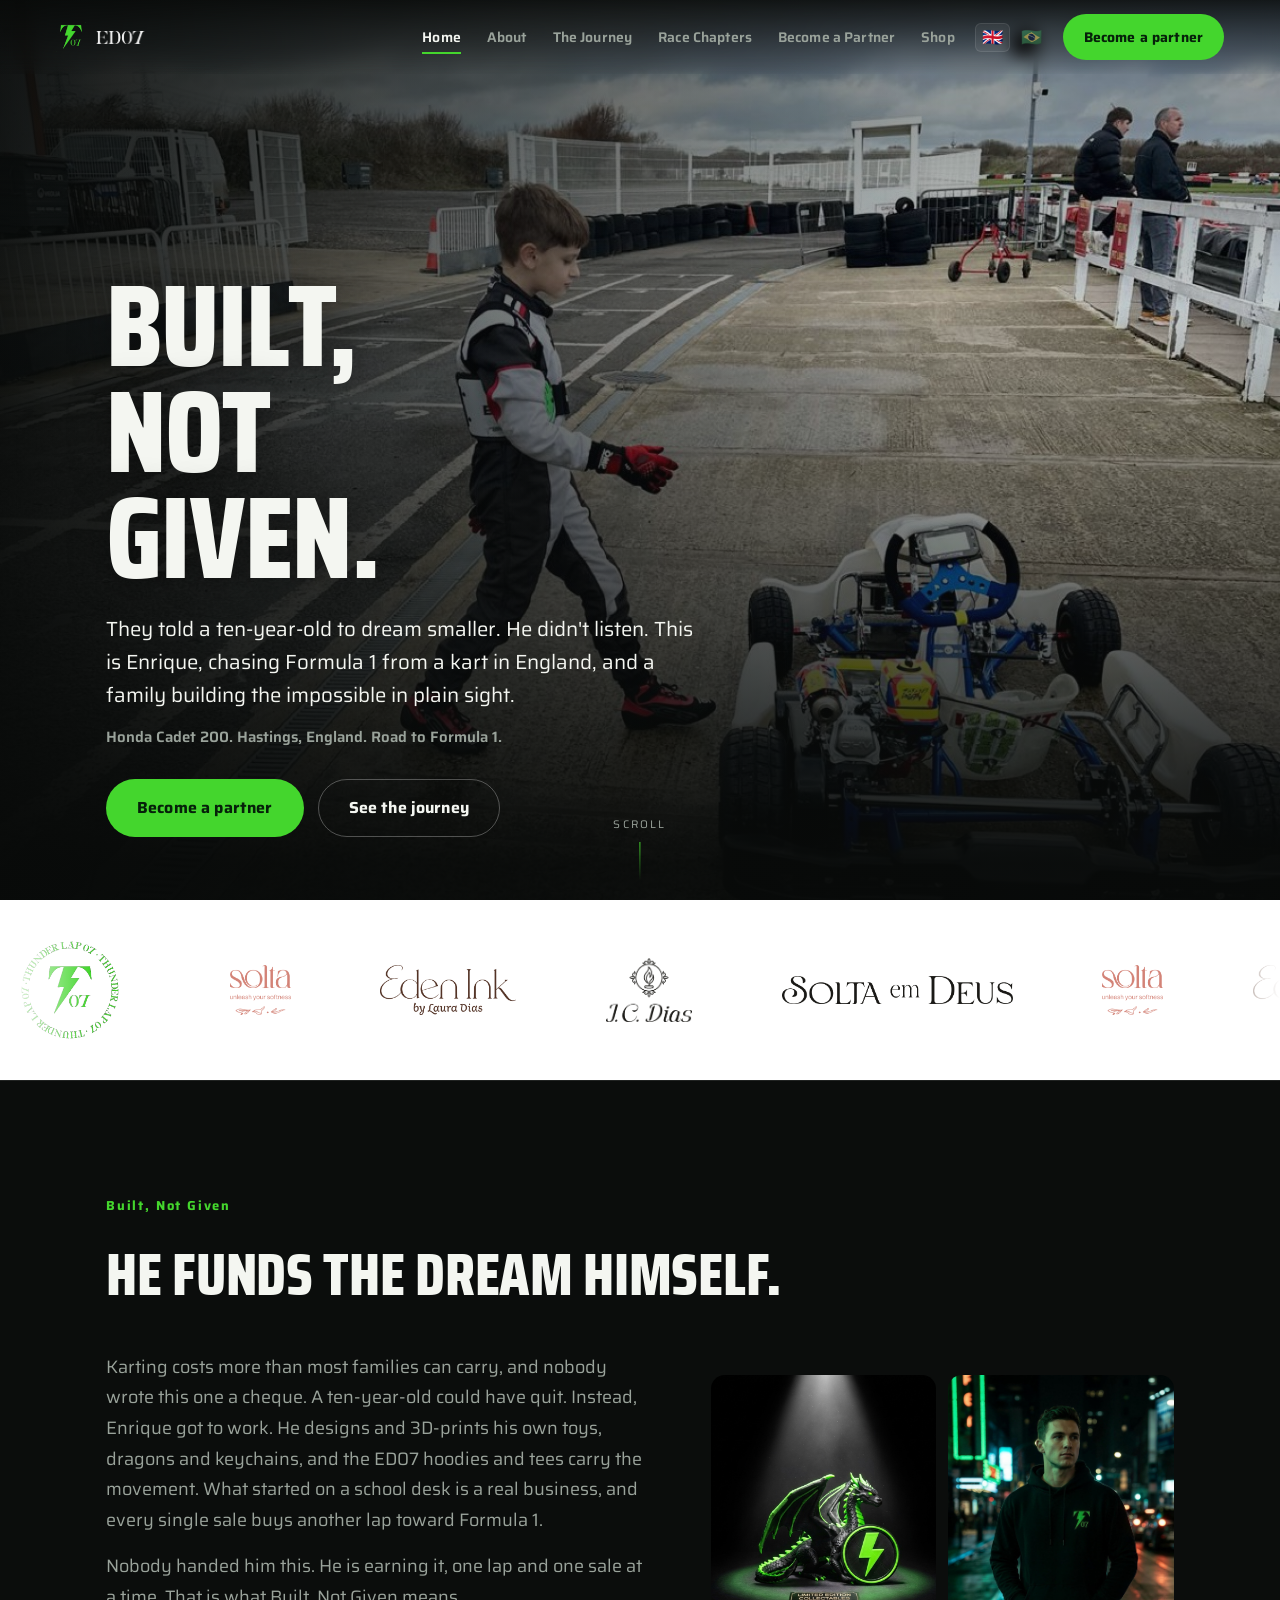
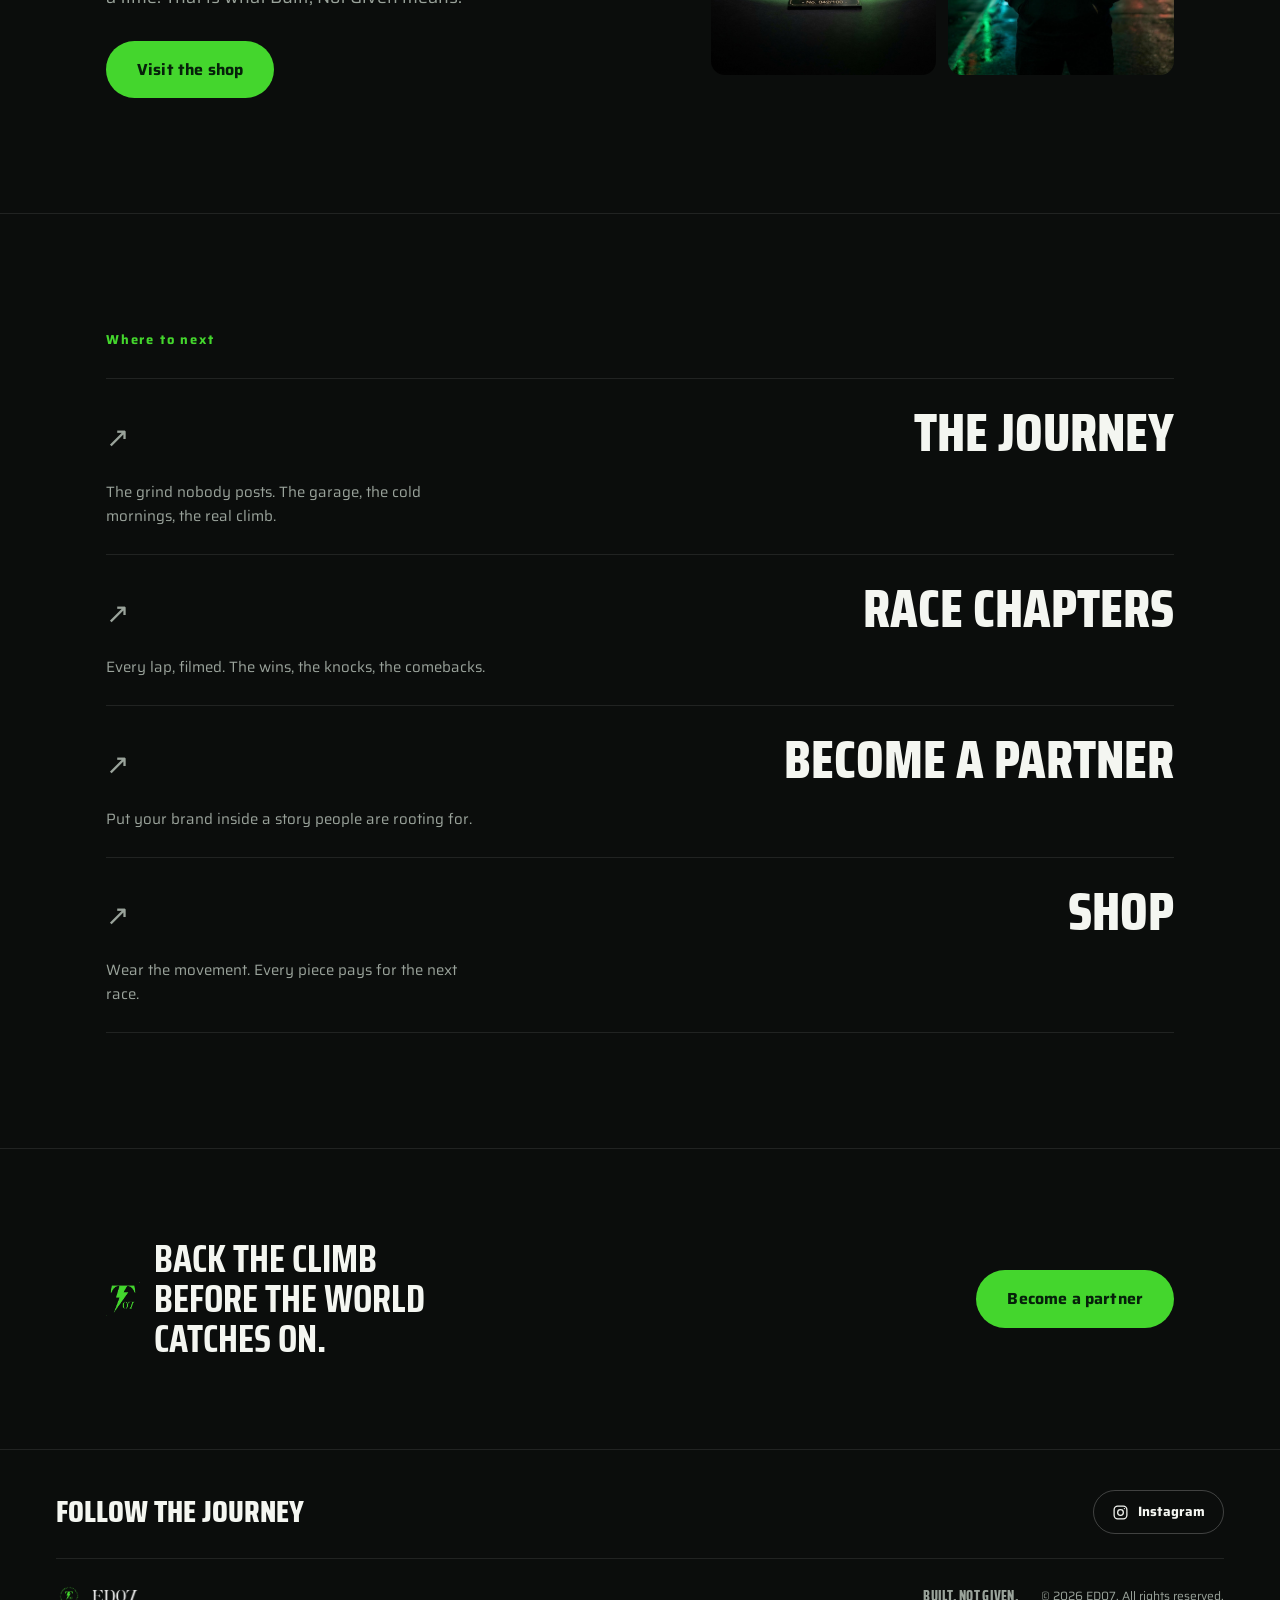
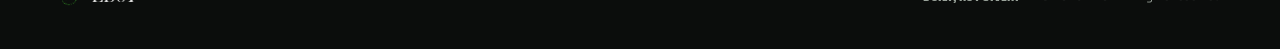
==== index.html @ 35c589b6 "SEO: new titles + meta descriptions, Open Graph/Twitter cards, canonical, favicon, robots.txt and si" ====
<!DOCTYPE html>
<html lang="en">
<head>
<meta charset="UTF-8">
<meta name="viewport" content="width=device-width, initial-scale=1.0">
<title>ED07 | Chasing Formula 1 | Built, Not Given</title>
<meta name="description" content="A ten-year-old chasing Formula 1 from a kart in England, and funding the dream himself. Follow Enrique's climb, wear the movement, or partner with ED07.">
<meta property="og:type" content="website">
<meta property="og:site_name" content="ED07">
<meta property="og:locale" content="en_GB">
<meta property="og:title" content="ED07 | Built, Not Given">
<meta property="og:description" content="A ten-year-old chasing Formula 1 from a kart in England, and funding the dream himself. Follow Enrique's climb, wear the movement, or partner with ED07.">
<meta property="og:url" content="https://www.ed07.com/">
<meta property="og:image" content="https://www.ed07.com/assets/gateway-hero.jpg">
<meta name="twitter:card" content="summary_large_image">
<meta name="twitter:title" content="ED07 | Built, Not Given">
<meta name="twitter:description" content="A ten-year-old chasing Formula 1 from a kart in England, and funding the dream himself. Follow Enrique's climb, wear the movement, or partner with ED07.">
<meta name="twitter:image" content="https://www.ed07.com/assets/gateway-hero.jpg">
<link rel="canonical" href="https://www.ed07.com/">
<link rel="icon" type="image/png" href="assets/ed07-mark-green.png">
<meta name="theme-color" content="#0B0D0C">
<link rel="preconnect" href="https://fonts.googleapis.com">
<link rel="preconnect" href="https://fonts.gstatic.com" crossorigin>
<link href="https://fonts.googleapis.com/css2?family=Saira:wght@400;600;700&family=Saira+Condensed:wght@700;800&display=swap" rel="stylesheet">
<link rel="stylesheet" href="ed07.css">
</head>
<body>

<!-- NAV -->
<header class="nav">
  <a class="brand" href="index.html" aria-label="ED07 home">
    <img class="mk" src="assets/ed07-mark-green.png" alt="">
    <img class="wd" src="assets/ed07-wordmark-white.png" alt="ED07">
  </a>
  <nav class="links" aria-label="Primary">
    <a href="index.html" aria-current="page" data-i18n="nav.home">Home</a>
    <a href="journey.html" data-i18n="nav.journey">The Journey</a>
    <a href="race-chapters.html" data-i18n="nav.race">Race Chapters</a>
    <a href="become-a-partner.html" data-i18n="nav.partner">Become a Partner</a>
    <a href="shop.html" data-i18n="nav.shop">Shop</a>
  </nav>
  <div class="tools">
    <div class="lang" role="group" aria-label="Language">
      <button data-lang="en" aria-pressed="true" title="English">🇬🇧</button>
      <button data-lang="pt" aria-pressed="false" title="Português (Brasil)">🇧🇷</button>
    </div>
    <a class="btn btn-primary" href="become-a-partner.html" data-i18n="cta.partner">Become a partner</a>
    <button class="burger" aria-label="Menu" aria-expanded="false">
      <svg width="22" height="22" viewBox="0 0 24 24" fill="none" stroke="currentColor" stroke-width="2"><line x1="3" y1="7" x2="21" y2="7"/><line x1="3" y1="12" x2="21" y2="12"/><line x1="3" y1="17" x2="21" y2="17"/></svg>
    </button>
  </div>
</header>

<!-- HERO -->
<section class="hero">
  <div class="hero-photo"><img src="assets/pit-walk.jpg" alt="Enrique Dias walking out to his number 07 kart" style="object-position:62% 42%"></div>
  <div class="hero-grad"></div>
  <div class="wrap hero-inner">
    <h1 class="display" data-reveal="1">Built,<br>Not<br>Given.</h1>
    <p class="hero-sub" data-reveal="2" data-i18n="home.sub">Enrique Dias is ten years old and races karts in the UK, chasing Formula 1. ED07 is the media brand built around that journey.</p>
    <p class="hero-id" data-reveal="3" data-i18n="home.id">Honda Cadet 200.&nbsp;&nbsp;Hastings, England.&nbsp;&nbsp;Road to Formula 1.</p>
    <div class="hero-actions" data-reveal="4">
      <a class="btn btn-primary btn-lg" href="become-a-partner.html" data-i18n="cta.partner">Become a partner</a>
      <a class="btn btn-ghost btn-lg" href="journey.html" data-i18n="home.see">See the journey</a>
    </div>
  </div>
  <div class="scrollcue" aria-hidden="true">SCROLL<div class="bar"></div></div>
</section>

<!-- PARTNERS BAND (white marquee) -->
<section class="partners" aria-label="Partners">
  <div class="marquee">
    <div class="marq-set">
      <a class="plogo" href="https://instagram.com/enriquedias07thunderlap" target="_blank" rel="noopener" aria-label="ed07"><img src="assets/ed07-logo-green.png" alt="ED07 Thunder Lap"></a>
      <a class="plogo" href="https://soltalingerie.com" target="_blank" rel="noopener" aria-label="spon"><img src="assets/spon-solta.png" alt="Solta Lingerie"></a>
      <a class="plogo" href="http://edenink.jcdias.com/#en" target="_blank" rel="noopener" aria-label="eden"><img src="assets/eden-ink.png" alt="Eden Ink by Laura Dias"></a>
      <a class="plogo" href="https://jcdias.com" target="_blank" rel="noopener" aria-label="spon"><img src="assets/spon-jcdias-dark.png" alt="J. C. Dias"></a>
      <a class="plogo" href="https://www.soltaemdeus.com/en" target="_blank" rel="noopener" aria-label="spon"><img src="assets/spon-deus-dark.png" alt="Solta em Deus"></a>
      <a class="plogo" href="https://soltalingerie.com" target="_blank" rel="noopener" aria-label="spon"><img src="assets/spon-solta.png" alt="Solta Lingerie"></a>
      <a class="plogo" href="http://edenink.jcdias.com/#en" target="_blank" rel="noopener" aria-label="eden"><img src="assets/eden-ink.png" alt="Eden Ink by Laura Dias"></a>
      <a class="plogo" href="https://jcdias.com" target="_blank" rel="noopener" aria-label="spon"><img src="assets/spon-jcdias-dark.png" alt="J. C. Dias"></a>
      <a class="plogo" href="https://www.soltaemdeus.com/en" target="_blank" rel="noopener" aria-label="spon"><img src="assets/spon-deus-dark.png" alt="Solta em Deus"></a>
    </div>
    <div class="marq-set" aria-hidden="true">
      <a class="plogo" href="https://instagram.com/enriquedias07thunderlap" target="_blank" rel="noopener" aria-label="ed07"><img src="assets/ed07-logo-green.png" alt=""></a>
      <a class="plogo" href="https://soltalingerie.com" target="_blank" rel="noopener" aria-label="spon"><img src="assets/spon-solta.png" alt=""></a>
      <a class="plogo" href="http://edenink.jcdias.com/#en" target="_blank" rel="noopener" aria-label="eden"><img src="assets/eden-ink.png" alt=""></a>
      <a class="plogo" href="https://jcdias.com" target="_blank" rel="noopener" aria-label="spon"><img src="assets/spon-jcdias-dark.png" alt=""></a>
      <a class="plogo" href="https://www.soltaemdeus.com/en" target="_blank" rel="noopener" aria-label="spon"><img src="assets/spon-deus-dark.png" alt=""></a>
      <a class="plogo" href="https://soltalingerie.com" target="_blank" rel="noopener" aria-label="spon"><img src="assets/spon-solta.png" alt=""></a>
      <a class="plogo" href="http://edenink.jcdias.com/#en" target="_blank" rel="noopener" aria-label="eden"><img src="assets/eden-ink.png" alt=""></a>
      <a class="plogo" href="https://jcdias.com" target="_blank" rel="noopener" aria-label="spon"><img src="assets/spon-jcdias-dark.png" alt=""></a>
      <a class="plogo" href="https://www.soltaemdeus.com/en" target="_blank" rel="noopener" aria-label="spon"><img src="assets/spon-deus-dark.png" alt=""></a>
    </div>
  </div>
</section>

<!-- BUILT NOT GIVEN / THE BUSINESS -->
<section class="bng">
  <div class="wrap">
    <p class="sec-label" data-i18n="home.bng.k">Built, Not Given</p>
    <h2 class="bng-h" data-i18n="home.bng.t">He funds the dream himself.</h2>
    <div class="bng-grid">
      <div class="bng-copy">
        <p data-i18n="home.bng.p1">Karting is expensive. So Enrique did something about it. He designs and 3D-prints his own toys, dragons and keychains, and the ED07 hoodies and tees carry the movement. What started on a school desk is a small business, and every sale helps pay for the next race.</p>
        <p data-i18n="home.bng.p2">That is what Built, Not Given means. Nobody handed him the dream. He is building it, one lap and one sale at a time.</p>
        <a class="btn btn-primary btn-lg" href="shop.html" data-i18n="home.bng.btn">Visit the shop</a>
      </div>
      <div class="bng-media">
        <div class="bm"><img src="assets/card-collect.jpg" alt="The 3D prints Enrique designs and sells"></div>
        <div class="bm"><img src="assets/etsy-wear/ED07-modelo-hoodie-preto-frente.jpg" alt="The ED07 hoodie"></div>
      </div>
    </div>
  </div>
</section>

<!-- WHERE TO NEXT -->
<section class="next">
  <div class="wrap">
    <p class="sec-label" data-i18n="home.next">Where to next</p>
    <div class="idx">
      <a href="journey.html">
        <span class="t" data-i18n="nav.journey">The Journey</span>
        <span class="d" data-i18n="home.journey.d">Pieces of the journey, object by object.</span>
        <span class="go" aria-hidden="true">↗</span>
      </a>
      <a href="race-chapters.html">
        <span class="t" data-i18n="nav.race">Race Chapters</span>
        <span class="d" data-i18n="home.race.d">Every race, filmed. Watch it on YouTube.</span>
        <span class="go" aria-hidden="true">↗</span>
      </a>
      <a href="become-a-partner.html">
        <span class="t" data-i18n="nav.partner">Become a Partner</span>
        <span class="d" data-i18n="home.partner.d">Put your brand inside a real story.</span>
        <span class="go" aria-hidden="true">↗</span>
      </a>
      <a href="shop.html">
        <span class="t" data-i18n="nav.shop">Shop</span>
        <span class="d" data-i18n="home.shop.d">Wear the movement. Hoodies, tees and 3D prints.</span>
        <span class="go" aria-hidden="true">↗</span>
      </a>
    </div>
  </div>
</section>

<!-- CTA BAR -->
<section class="ctabar">
  <div class="wrap row">
    <div class="msg"><img src="assets/ed07-mark-green.png" alt=""><span data-i18n="cta.bar">Build it with us from the start.</span></div>
    <a class="btn btn-primary btn-lg" href="become-a-partner.html" data-i18n="cta.partner">Become a partner</a>
  </div>
</section>

<!-- FOOTER -->
<footer class="footer">
  <div class="footer-row">
    <a class="flogo" href="index.html"><img class="mk" src="assets/ed07-logo-green.png" alt=""><img class="wd" src="assets/ed07-wordmark-white.png" alt="ED07"></a>
    <span class="motto">BUILT, NOT GIVEN.</span>
    <span class="cr">© 2026 ED07. <span data-i18n="foot.rights">All rights reserved.</span></span>
    <div class="socials">
      <a href="https://instagram.com/enriquedias07thunderlap" target="_blank" rel="noopener" aria-label="Instagram"><svg viewBox="0 0 24 24" fill="none" stroke="currentColor" stroke-width="1.8"><rect x="3" y="3" width="18" height="18" rx="5"/><circle cx="12" cy="12" r="4"/><circle cx="17.5" cy="6.5" r="1" fill="currentColor" stroke="none"/></svg></a>
    </div>
  </div>
</footer>

<script src="ed07.js"></script>
</body>
</html>
---- ed07.css ----
/* ===========================================================
   ED07 — Built, Not Given
   Shared design system (v2)
   =========================================================== */

:root{
  /* palette — grounded in the kart livery: asphalt + lime, off-white as the true secondary */
  --asphalt:#0B0D0C;
  --asphalt-2:#111412;
  --carbon:#171B18;
  --carbon-line:rgba(255,255,255,.09);
  --paper:#ECEEE8;          /* museum wall / light sections */
  --paper-ink:#14130F;      /* text on paper */
  --paper-line:#d7d9d1;
  --ink:#F4F6F1;            /* text on dark */
  --ink-soft:#9AA39B;       /* muted text on dark */
  --lime:#44D62D;           /* ED07 racing green */
  --lime-deep:#1C7A12;

  --maxw:1180px;
  --gutter:clamp(18px,5vw,56px);

  --fdisp:"Saira Condensed","Arial Narrow",sans-serif;
  --fbody:"Saira","Helvetica Neue",Arial,sans-serif;

  --ease:cubic-bezier(.16,1,.3,1);
}

*{box-sizing:border-box;margin:0;padding:0}
html{scroll-behavior:smooth}
body{
  background:var(--asphalt);
  color:var(--ink);
  font-family:var(--fbody);
  font-size:17px;
  line-height:1.6;
  -webkit-font-smoothing:antialiased;
  overflow-x:hidden;
}
img{display:block;max-width:100%}
a{color:inherit;text-decoration:none}

.wrap{max-width:var(--maxw);margin-inline:auto;padding-inline:var(--gutter)}

/* ---------- type ---------- */
.display{font-family:var(--fdisp);font-weight:800;line-height:.92;letter-spacing:-.01em;text-transform:none}
h1,h2,h3{font-family:var(--fdisp);font-weight:800;line-height:.96;letter-spacing:-.005em}
p{max-width:62ch}
.lime{color:var(--lime)}

/* ---------- top nav ---------- */
.nav{
  position:fixed;inset:0 0 auto 0;z-index:60;
  display:flex;align-items:center;gap:20px;
  padding:14px var(--gutter);
  background:linear-gradient(to bottom,rgba(8,10,9,.85),rgba(8,10,9,0));
  backdrop-filter:blur(8px);
  transition:background .3s var(--ease);
}
.nav.solid{background:rgba(9,11,10,.92);border-bottom:1px solid var(--carbon-line)}
body.nav-solid .nav{background:rgba(9,11,10,.95);border-bottom:1px solid var(--carbon-line)}
.nav .brand{display:flex;align-items:center;gap:10px;margin-right:auto}
.nav .brand img.mk{height:30px;width:auto}
.nav .brand img.wd{height:13px;width:auto;opacity:.95}
.nav .links{display:flex;align-items:center;gap:26px}
.nav .links a{
  font-family:var(--fbody);font-weight:600;font-size:14px;letter-spacing:.01em;
  color:var(--ink-soft);position:relative;padding:4px 0;transition:color .2s;
}
.nav .links a:hover,.nav .links a[aria-current="page"]{color:var(--ink)}
.nav .links a[aria-current="page"]::after{
  content:"";position:absolute;left:0;right:0;bottom:-2px;height:2px;background:var(--lime)
}
.nav .tools{display:flex;align-items:center;gap:14px}

/* language flags */
.lang{display:flex;gap:4px;align-items:center}
.lang button{
  background:none;border:1px solid transparent;border-radius:6px;cursor:pointer;
  font-size:17px;line-height:1;padding:5px 6px;filter:grayscale(.5) opacity(.6);transition:.18s;
}
.lang button:hover{filter:none}
.lang button[aria-pressed="true"]{filter:none;border-color:var(--carbon-line);background:rgba(255,255,255,.06)}

.btn{
  display:inline-flex;align-items:center;justify-content:center;
  font-family:var(--fbody);font-weight:700;font-size:14px;letter-spacing:.01em;
  padding:11px 20px;border-radius:999px;cursor:pointer;border:1px solid transparent;
  transition:transform .15s var(--ease),background .2s,color .2s,border-color .2s;
}
.btn-primary{background:var(--lime);color:#06210A}
.btn-primary:hover{transform:translateY(-1px);background:#54ee3b}
.btn-ghost{border-color:rgba(255,255,255,.28);color:var(--ink)}
.btn-ghost:hover{border-color:var(--lime);color:var(--lime)}
.btn-lg{padding:15px 30px;font-size:16px}

/* burger (mobile) */
.burger{display:none;background:none;border:0;cursor:pointer;width:30px;height:30px;color:var(--ink)}

/* ---------- hero (home) ---------- */
.hero{position:relative;min-height:100svh;display:flex;align-items:flex-end;overflow:hidden}
.hero-photo{position:absolute;inset:0;z-index:0}
.hero-photo img{width:100%;height:100%;object-fit:cover;object-position:72% 50%}
.hero-grad{position:absolute;inset:0;z-index:1;
  background:
   linear-gradient(to top,rgba(8,10,9,.97) 4%,rgba(8,10,9,.55) 38%,rgba(8,10,9,.2) 66%,rgba(8,10,9,.5) 100%),
   linear-gradient(to right,rgba(8,10,9,.92) 0%,rgba(8,10,9,.35) 46%,rgba(8,10,9,0) 74%)}
.hero-inner{position:relative;z-index:2;width:100%;padding-bottom:clamp(44px,7vh,88px)}
.hero h1{
  font-size:clamp(3rem,9vw,8rem);
  text-transform:uppercase;
  max-width:12ch;
  text-shadow:0 2px 40px rgba(0,0,0,.45);
}
.hero-sub{margin-top:22px;font-size:clamp(1.05rem,1.6vw,1.3rem);color:var(--ink);max-width:42ch;font-weight:400}
.hero-id{margin-top:14px;color:var(--ink-soft);font-size:15px;font-weight:600}
.hero-actions{margin-top:30px;display:flex;gap:14px;flex-wrap:wrap}
.scrollcue{position:absolute;left:50%;bottom:20px;z-index:2;transform:translateX(-50%);
  color:var(--ink-soft);font-size:11px;letter-spacing:.2em;text-align:center}
.scrollcue .bar{width:1px;height:38px;margin:8px auto 0;background:linear-gradient(var(--lime),transparent);animation:cue 2.2s var(--ease) infinite}
@keyframes cue{0%,100%{transform:scaleY(.4);opacity:.4;transform-origin:top}50%{transform:scaleY(1);opacity:1}}

/* ---------- home: where to next (index list) ---------- */
.bng{padding:clamp(60px,9vw,120px) 0;border-top:1px solid var(--carbon-line)}
.bng-h{font-family:var(--fdisp);font-weight:800;text-transform:uppercase;font-size:clamp(30px,6vw,60px);line-height:.98;color:var(--ink);margin:10px 0 clamp(26px,4vw,48px)}
.bng-grid{display:grid;grid-template-columns:1fr .85fr;gap:clamp(28px,5vw,60px);align-items:center}
.bng-copy p{color:var(--ink-soft);font-size:clamp(15px,1.5vw,18px);line-height:1.7;margin-bottom:16px;max-width:56ch}
.bng-copy .btn{margin-top:12px}
.bng-media{display:grid;grid-template-columns:1fr 1fr;gap:12px}
.bng-media .bm{border-radius:14px;overflow:hidden;aspect-ratio:3/4;background:var(--carbon)}
.bng-media .bm img{width:100%;height:100%;object-fit:cover}
@media(max-width:760px){.bng-grid{grid-template-columns:1fr}.bng-media{max-width:440px}}
.next{padding:clamp(60px,9vw,120px) 0;border-top:1px solid var(--carbon-line)}
.sec-label{font-family:var(--fbody);font-weight:700;font-size:13px;letter-spacing:.14em;color:var(--lime);margin-bottom:28px}
.idx{display:flex;flex-direction:column}
.idx a{
  display:grid;grid-template-columns:1fr auto;gap:10px 24px;align-items:baseline;
  padding:26px 0;border-top:1px solid var(--carbon-line);transition:padding-left .25s var(--ease),color .25s;
}
.idx a:last-child{border-bottom:1px solid var(--carbon-line)}
.idx a:hover{padding-left:14px}
.idx .t{font-family:var(--fdisp);font-weight:800;font-size:clamp(2rem,5vw,3.4rem);text-transform:uppercase;line-height:1}
.idx a:hover .t{color:var(--lime)}
.idx .d{color:var(--ink-soft);font-size:15px;max-width:38ch;grid-column:1;font-weight:400}
.idx .go{align-self:center;grid-row:1/3;color:var(--ink-soft);font-size:28px;transition:transform .25s var(--ease),color .25s;font-family:var(--fdisp)}
.idx a:hover .go{color:var(--lime);transform:translateX(6px)}

/* ---------- journey (museum / light) ---------- */
.gallery{background:var(--paper);color:var(--paper-ink);padding:clamp(72px,9vw,112px) 0 clamp(70px,9vw,120px)}
.gallery .kicker{font-weight:700;font-size:13px;letter-spacing:.16em;color:var(--lime-deep);margin-bottom:16px}
.gallery h1{font-size:clamp(3rem,9vw,7rem);text-transform:uppercase;color:var(--paper-ink)}
.gallery .lede{margin-top:20px;font-size:clamp(1.05rem,1.6vw,1.3rem);color:#3b3a33;max-width:46ch}
.art-grid{
  margin-top:clamp(48px,6vw,80px);
  display:grid;grid-template-columns:repeat(3,1fr);gap:clamp(20px,3vw,40px);
}
.art figure{margin:0}
.art .plinth{
  position:relative;aspect-ratio:4/5;background:#fff;border:1px solid var(--paper-line);
  display:grid;place-items:center;overflow:hidden;
}
.art .plinth > img{width:100%;height:100%;object-fit:cover}
.art .plinth .ph{display:flex;flex-direction:column;align-items:center;gap:10px;color:#b9bbb0;opacity:.7}
.art .num{font-family:var(--fdisp);font-weight:800;font-size:clamp(3.5rem,7vw,5.5rem);color:var(--paper-line);line-height:1}
.art .ph-mk{height:26px;opacity:.5}
.art figcaption{display:flex;justify-content:space-between;align-items:baseline;padding-top:14px;border-top:2px solid var(--paper-ink);margin-top:14px}
.art .name{font-family:var(--fdisp);font-weight:700;font-size:1.5rem;text-transform:uppercase;letter-spacing:.01em}
.art .meta{font-weight:700;font-size:13px;color:#7c7b70;letter-spacing:.08em}
.art-note{margin-top:34px;font-size:13px;color:#8a897e}

/* ---------- shop ---------- */
.shop{padding:140px 0 clamp(60px,9vw,110px)}
.shop .kicker{font-weight:700;font-size:13px;letter-spacing:.16em;color:var(--lime);margin-bottom:16px}
.shop h1{font-size:clamp(3rem,9vw,7rem);text-transform:uppercase}
.shop .lede{margin-top:18px;color:var(--ink-soft);font-size:clamp(1.05rem,1.6vw,1.3rem);max-width:48ch;font-weight:400}
.prod{display:grid;grid-template-columns:1.05fr .95fr;gap:clamp(24px,4vw,60px);align-items:center;
  padding:clamp(40px,6vw,74px) 0;border-top:1px solid var(--carbon-line);margin-top:clamp(40px,6vw,64px)}
.prod+.prod{margin-top:0}
.prod.rev .prod-media{order:2}
.prod-media{background:var(--carbon);border:1px solid var(--carbon-line);overflow:hidden;aspect-ratio:4/3}
.prod-media img{width:100%;height:100%;object-fit:cover}
.prod h2{font-size:clamp(2rem,4.5vw,3.2rem);text-transform:uppercase;line-height:.98}
.prod p{margin-top:14px;color:var(--ink-soft);max-width:42ch}
.prod .pnote{margin-top:14px;font-size:13px;color:var(--ink-soft)}
.prod .btn{margin-top:24px}
@media(max-width:860px){
  .prod{grid-template-columns:1fr;gap:22px}
  .prod.rev .prod-media{order:0}
}

/* ---------- partners band (home) — white marquee ---------- */
.partners{background:#fff;overflow:hidden;padding:20px 0;position:relative}
.partners::before,.partners::after{content:"";position:absolute;top:0;bottom:0;width:90px;z-index:2;pointer-events:none}
.partners::before{left:0;background:linear-gradient(to right,#fff,rgba(255,255,255,0))}
.partners::after{right:0;background:linear-gradient(to left,#fff,rgba(255,255,255,0))}
.marquee{display:flex;width:max-content;animation:marq 30s linear infinite}
.partners:hover .marquee{animation-play-state:paused}
.marq-set{display:flex;align-items:center;gap:clamp(52px,7vw,92px);padding-right:clamp(52px,7vw,92px)}
.marq-set img{height:clamp(34px,4.5vw,50px);width:auto}
.marq-set img[src*="jcdias"]{height:clamp(42px,5.5vw,64px)}
.marq-set img[src*="deus"]{height:clamp(20px,2.4vw,28px)}
.marq-set img[src*="ed07-logo"]{height:clamp(104px,14vw,140px)}
.marq-set a.plogo{display:inline-flex;align-items:center;line-height:0;cursor:pointer}
.marq-set a.plogo img{display:block}
.marq-set .txt{font-family:var(--fdisp);font-weight:800;font-size:clamp(26px,3.4vw,40px);letter-spacing:.02em;color:#141310;white-space:nowrap}
@keyframes marq{from{transform:translateX(0)}to{transform:translateX(-50%)}}
@media(prefers-reduced-motion:reduce){.marquee{animation:none;justify-content:center;flex-wrap:wrap;width:100%}}

/* ---------- become a partner ---------- */
.pp{padding:140px 0 0}
.pp-hero h1{font-size:clamp(2.6rem,6.5vw,5rem);text-transform:uppercase;line-height:.98}
.pp-hero h1 .l2{color:var(--lime)}
.pp-hero .lede{margin-top:22px;color:var(--ink-soft);font-size:clamp(1.05rem,1.6vw,1.28rem);max-width:60ch}
.pp-hero .acts{margin-top:30px;display:flex;gap:14px;flex-wrap:wrap}

.tiers{padding:clamp(54px,8vw,96px) 0}
.packs-top{margin-top:18px}
.tier-grid{display:grid;grid-template-columns:repeat(auto-fit,minmax(214px,1fr));gap:14px;margin-top:22px}
.tier{background:var(--carbon);border:1px solid var(--carbon-line);border-radius:14px;padding:22px 20px;display:flex;flex-direction:column}
.tier.feat{border-color:var(--lime)}
.tier .badge{align-self:flex-start;font-size:10px;font-weight:800;letter-spacing:.06em;text-transform:uppercase;color:#06210A;background:var(--lime);padding:3px 9px;border-radius:999px;margin-bottom:10px}
.tier .tname{font-family:var(--fdisp);font-weight:800;font-size:1.55rem;text-transform:uppercase;line-height:1}
.tier .price{margin-top:12px;font-family:var(--fdisp);font-weight:800;font-size:2rem;line-height:1}
.tier .price span{font-family:var(--fbody);font-weight:600;font-size:13px;color:var(--ink-soft)}
.tier .pm{color:var(--ink-soft);font-size:12.5px;margin-top:5px;min-height:16px}
.tier .sonly{color:var(--lime);font-size:11.5px;font-weight:700;margin-top:5px}
.tier ul{list-style:none;margin:16px 0 20px;display:flex;flex-direction:column;gap:9px}
.tier li{font-size:13px;color:var(--ink);padding-left:17px;position:relative;line-height:1.4}
.tier li::before{content:"";position:absolute;left:0;top:6px;width:6px;height:6px;background:var(--lime);border-radius:50%}
.tier .btn{margin-top:auto;width:100%}

.founding{background:linear-gradient(100deg,#102c13,#0b0d0c 70%);border:1px solid var(--lime-deep);border-radius:16px;padding:clamp(26px,4vw,44px);margin-top:clamp(36px,5vw,60px)}
.founding .ft{font-family:var(--fdisp);font-weight:800;font-size:clamp(1.6rem,3.5vw,2.6rem);text-transform:uppercase;color:var(--lime)}
.founding p{margin-top:12px;color:var(--ink);max-width:66ch}

.pay{padding:clamp(40px,6vw,80px) 0;border-top:1px solid var(--carbon-line)}
.pay-grid{display:grid;grid-template-columns:1fr 1fr;gap:16px;margin-top:24px}
.pay-card{background:var(--carbon);border:1px solid var(--carbon-line);border-radius:14px;padding:24px}
.pay-card h3{font-size:1.3rem;text-transform:uppercase}
.pay-card p{margin-top:10px;color:var(--ink-soft)}

.addons{padding:clamp(40px,6vw,70px) 0;border-top:1px solid var(--carbon-line)}
.addons ul{list-style:none;margin-top:22px;display:grid;grid-template-columns:repeat(auto-fit,minmax(240px,1fr));gap:12px}
.addons li{background:var(--asphalt-2);border:1px solid var(--carbon-line);border-radius:10px;padding:14px 16px;font-size:14px;color:var(--ink)}

.pcta{padding:clamp(56px,8vw,110px) var(--gutter);text-align:center;border-top:1px solid var(--carbon-line)}
.pcta h2{font-size:clamp(2rem,5vw,3.6rem);text-transform:uppercase}
.pcta .acts{margin-top:26px;display:flex;gap:14px;justify-content:center;flex-wrap:wrap}

@media(max-width:860px){
  .pay-grid{grid-template-columns:1fr}
}

/* ---------- journey: events gallery (dark, after the museum) ---------- */
.events{background:var(--asphalt);color:var(--ink);padding:clamp(118px,13vw,150px) 0 clamp(70px,9vw,110px)}
.events .kicker{font-weight:700;font-size:13px;letter-spacing:.16em;color:var(--lime);margin-bottom:16px}
.events h2{font-size:clamp(2.4rem,6vw,4.4rem);text-transform:uppercase;line-height:.98}
.events .lede{margin-top:18px;color:var(--ink-soft);font-size:clamp(1.05rem,1.6vw,1.28rem);max-width:48ch}
.ev-grid{margin-top:clamp(32px,4vw,56px);display:grid;grid-template-columns:repeat(3,1fr);grid-auto-rows:1fr;gap:12px}
.ev-grid figure{margin:0;overflow:hidden;background:var(--carbon);border:1px solid var(--carbon-line);aspect-ratio:1}
.ev-grid figure.wide{grid-column:span 2;aspect-ratio:2/1}
.ev-grid img{width:100%;height:100%;object-fit:cover;transition:transform .55s var(--ease)}
.ev-grid figure:hover img{transform:scale(1.05)}
.ev-note{margin-top:28px;font-size:13px;color:var(--ink-soft)}
@media(max-width:640px){
  .ev-grid{grid-template-columns:repeat(2,1fr)}
  .ev-grid figure.wide{grid-column:span 2;aspect-ratio:2/1}
}

/* ---------- race chapters ---------- */
.rc{padding:132px 0 clamp(56px,8vw,96px)}
.rc .kicker{font-weight:700;font-size:13px;letter-spacing:.16em;color:var(--lime);margin-bottom:14px}
.rc h1{font-size:clamp(2.8rem,8vw,6rem);text-transform:uppercase}
.rc .lede{margin-top:18px;color:var(--ink-soft);font-size:clamp(1.05rem,1.6vw,1.28rem);max-width:54ch}
.livebar{display:flex;align-items:center;justify-content:space-between;gap:18px;flex-wrap:wrap;
  background:var(--carbon);border:1px solid var(--carbon-line);border-radius:14px;padding:18px 22px;margin-top:30px}
.livebar .lt{display:flex;align-items:center;gap:13px}
.livebar .dot{width:11px;height:11px;border-radius:50%;background:#ff3b3b;animation:livep 1.8s infinite}
@keyframes livep{0%{box-shadow:0 0 0 0 rgba(255,59,59,.5)}70%{box-shadow:0 0 0 13px rgba(255,59,59,0)}100%{box-shadow:0 0 0 0 rgba(255,59,59,0)}}
.livebar .lt b{font-family:var(--fdisp);font-weight:800;text-transform:uppercase;font-size:clamp(1.3rem,2.4vw,1.7rem);line-height:1}
.livebar .lt span{display:block;color:var(--ink-soft);font-size:13px;margin-top:2px}
.vid-grid{margin-top:clamp(36px,5vw,54px);display:grid;grid-template-columns:repeat(auto-fit,minmax(300px,1fr));gap:20px}
.vid{display:block;color:inherit}
.vid .thumb{position:relative;aspect-ratio:16/9;background:var(--carbon);border:1px solid var(--carbon-line);
  border-radius:12px;overflow:hidden;display:grid;place-items:center}
.vid .thumb img{position:absolute;inset:0;width:100%;height:100%;object-fit:cover}
.vid .play{position:relative;z-index:2;width:58px;height:58px;border-radius:50%;background:rgba(0,0,0,.5);
  border:1px solid rgba(255,255,255,.45);display:grid;place-items:center;transition:background .2s,border-color .2s}
.vid:hover .play{background:var(--lime);border-color:var(--lime)}
.vid .play svg{width:22px;height:22px;fill:#fff;margin-left:3px;transition:fill .2s}
.vid:hover .play svg{fill:#06210A}
.vid.soon{pointer-events:none}
.vid.soon .thumb{opacity:.45}
.vid .cap{display:flex;justify-content:space-between;align-items:baseline;margin-top:13px;gap:10px}
.vid .vtitle{font-family:var(--fdisp);font-weight:800;text-transform:uppercase;font-size:1.4rem;line-height:1}
.vid .vtag{color:var(--ink-soft);font-size:11px;font-weight:700;letter-spacing:.06em;white-space:nowrap}
.vid .vwatch{color:var(--ink-soft);font-size:12.5px;margin-top:4px}
.vid:hover .vwatch{color:var(--lime)}
.rc-note{margin-top:30px;font-size:13px;color:var(--ink-soft)}

/* ---------- cta bar ---------- */
.ctabar{padding:clamp(54px,7vw,90px) 0;border-top:1px solid var(--carbon-line)}
.ctabar .row{display:flex;align-items:center;justify-content:space-between;gap:24px;flex-wrap:wrap}
.ctabar .msg{display:flex;align-items:center;gap:14px;font-family:var(--fdisp);font-weight:700;font-size:clamp(1.5rem,3vw,2.4rem);text-transform:uppercase;line-height:1.05;max-width:20ch}
.ctabar .msg img{height:34px}

/* ---------- follow CTA (injected into footer) ---------- */
.footer .follow-cta{display:flex;align-items:center;justify-content:space-between;gap:18px;flex-wrap:wrap;
  max-width:var(--maxw);margin:0 auto 24px;padding-bottom:24px;border-bottom:1px solid var(--carbon-line)}
.follow-cta .fc-label{font-family:var(--fdisp);font-weight:800;text-transform:uppercase;font-size:clamp(1.3rem,2.6vw,1.95rem);line-height:1}
.fc-btns{display:flex;gap:10px;flex-wrap:wrap}
.fl-btn{display:inline-flex;align-items:center;gap:9px;border:1px solid rgba(255,255,255,.22);border-radius:999px;
  padding:10px 18px;font-weight:700;font-size:13.5px;color:var(--ink);transition:border-color .2s,color .2s}
.fl-btn:hover{border-color:var(--lime);color:var(--lime)}
.fl-btn svg{width:17px;height:17px;flex:none}
.addons-cta{margin-top:20px}

/* ---------- footer ---------- */
.footer{border-top:1px solid var(--carbon-line);padding:40px var(--gutter)}
.footer-row{max-width:var(--maxw);margin-inline:auto;display:flex;align-items:center;gap:22px;flex-wrap:wrap}
.footer .flogo{display:flex;align-items:center;gap:10px;margin-right:auto}
.footer .flogo img.mk{height:26px}.footer .flogo img.wd{height:12px;opacity:.9}
.footer .motto{font-family:var(--fdisp);font-weight:800;letter-spacing:.02em;color:var(--ink-soft);font-size:14px}
.footer .cr{color:var(--ink-soft);font-size:12px}
.socials{display:flex;gap:14px}
.socials a{color:var(--ink-soft);transition:color .2s}
.socials a:hover{color:var(--lime)}
.socials svg{width:20px;height:20px}

/* ---------- reveal (single orchestrated load) ---------- */
[data-reveal]{opacity:0;transform:translateY(18px)}
.ready [data-reveal]{opacity:1;transform:none;transition:opacity .8s var(--ease),transform .8s var(--ease)}
.ready [data-reveal="2"]{transition-delay:.12s}
.ready [data-reveal="3"]{transition-delay:.24s}
.ready [data-reveal="4"]{transition-delay:.36s}

/* ---------- responsive ---------- */
@media(max-width:860px){
  .nav .links{
    position:fixed;inset:60px 0 auto 0;flex-direction:column;align-items:flex-start;gap:0;
    background:rgba(9,11,10,.98);border-bottom:1px solid var(--carbon-line);
    padding:8px var(--gutter) 18px;transform:translateY(-120%);transition:transform .32s var(--ease);
  }
  .nav .links.open{transform:none}
  .nav .links a{padding:13px 0;font-size:16px;width:100%;border-top:1px solid var(--carbon-line)}
  .nav .links a:first-child{border-top:0}
  .nav .links a[aria-current="page"]::after{display:none}
  .burger{display:inline-flex;align-items:center;justify-content:center}
  .nav .tools .btn{display:none}
  .art-grid{grid-template-columns:repeat(2,1fr)}
  .ctabar .row{flex-direction:column;align-items:flex-start}
}
@media(max-width:480px){
  .art-grid{grid-template-columns:1fr 1fr;gap:16px}
  .hero-photo img{object-position:65% 50%}
}

/* ---------- about ---------- */
.hero-short{min-height:66svh}
.hero-short h1{font-size:clamp(2.3rem,5.2vw,4.4rem);text-transform:none;max-width:18ch;line-height:1.02}
.pullquote{text-align:center;padding:clamp(64px,9vw,120px) var(--gutter);border-top:1px solid var(--carbon-line)}
.pullquote .pq{font-family:var(--fdisp);font-weight:800;text-transform:uppercase;font-size:clamp(2.2rem,6vw,4.4rem);line-height:1.03;max-width:22ch;margin:0 auto}
.pullquote .pqs{margin-top:16px;color:var(--ink-soft);font-size:clamp(1.05rem,1.6vw,1.3rem)}
.about-gallery .tile{position:relative;aspect-ratio:1;background:var(--carbon);border:1px solid var(--carbon-line);display:grid;place-items:center;overflow:hidden;transition:border-color .25s}
.about-gallery .tile:hover{border-color:var(--lime)}
.about-gallery .tile img{position:absolute;inset:0;width:100%;height:100%;object-fit:cover}
.about-gallery .tile .ph{display:flex;flex-direction:column;align-items:center;gap:10px;color:var(--ink-soft);padding:14px;text-align:center}
.about-gallery .tile .ph svg{width:26px;height:26px;opacity:.5}
.about-gallery .tile .ph .lbl{font-family:var(--fdisp);font-weight:700;text-transform:uppercase;font-size:.95rem;letter-spacing:.03em;line-height:1.1}
.about-gallery .tile .cap{position:absolute;left:0;right:0;bottom:0;z-index:2;padding:16px 12px 11px;background:linear-gradient(180deg,rgba(10,10,10,0),rgba(10,10,10,.84));color:#fff;font-family:var(--fdisp);font-weight:700;text-transform:uppercase;font-size:.82rem;letter-spacing:.03em;line-height:1.15}

/* ---------- mobile hero ---------- */
@media(max-width:600px){
  .hero-photo img{object-position:56% 36%}
  .hero h1{font-size:clamp(2.9rem,15vw,4rem)}
  .hero-sub{font-size:1.02rem;margin-top:16px;max-width:32ch}
  .hero-id{margin-top:10px;font-size:13px}
  .hero-actions{margin-top:20px;width:100%}
  .hero-actions .btn{flex:1 1 100%;justify-content:center}
  .hero-inner{padding-top:92px;padding-bottom:34px}
  .scrollcue{display:none}
}

/* ---------- a11y ---------- */
:focus-visible{outline:2px solid var(--lime);outline-offset:3px;border-radius:3px}
@media(prefers-reduced-motion:reduce){
  *{animation:none!important;transition:none!important}
  [data-reveal]{opacity:1;transform:none}
  html{scroll-behavior:auto}
}
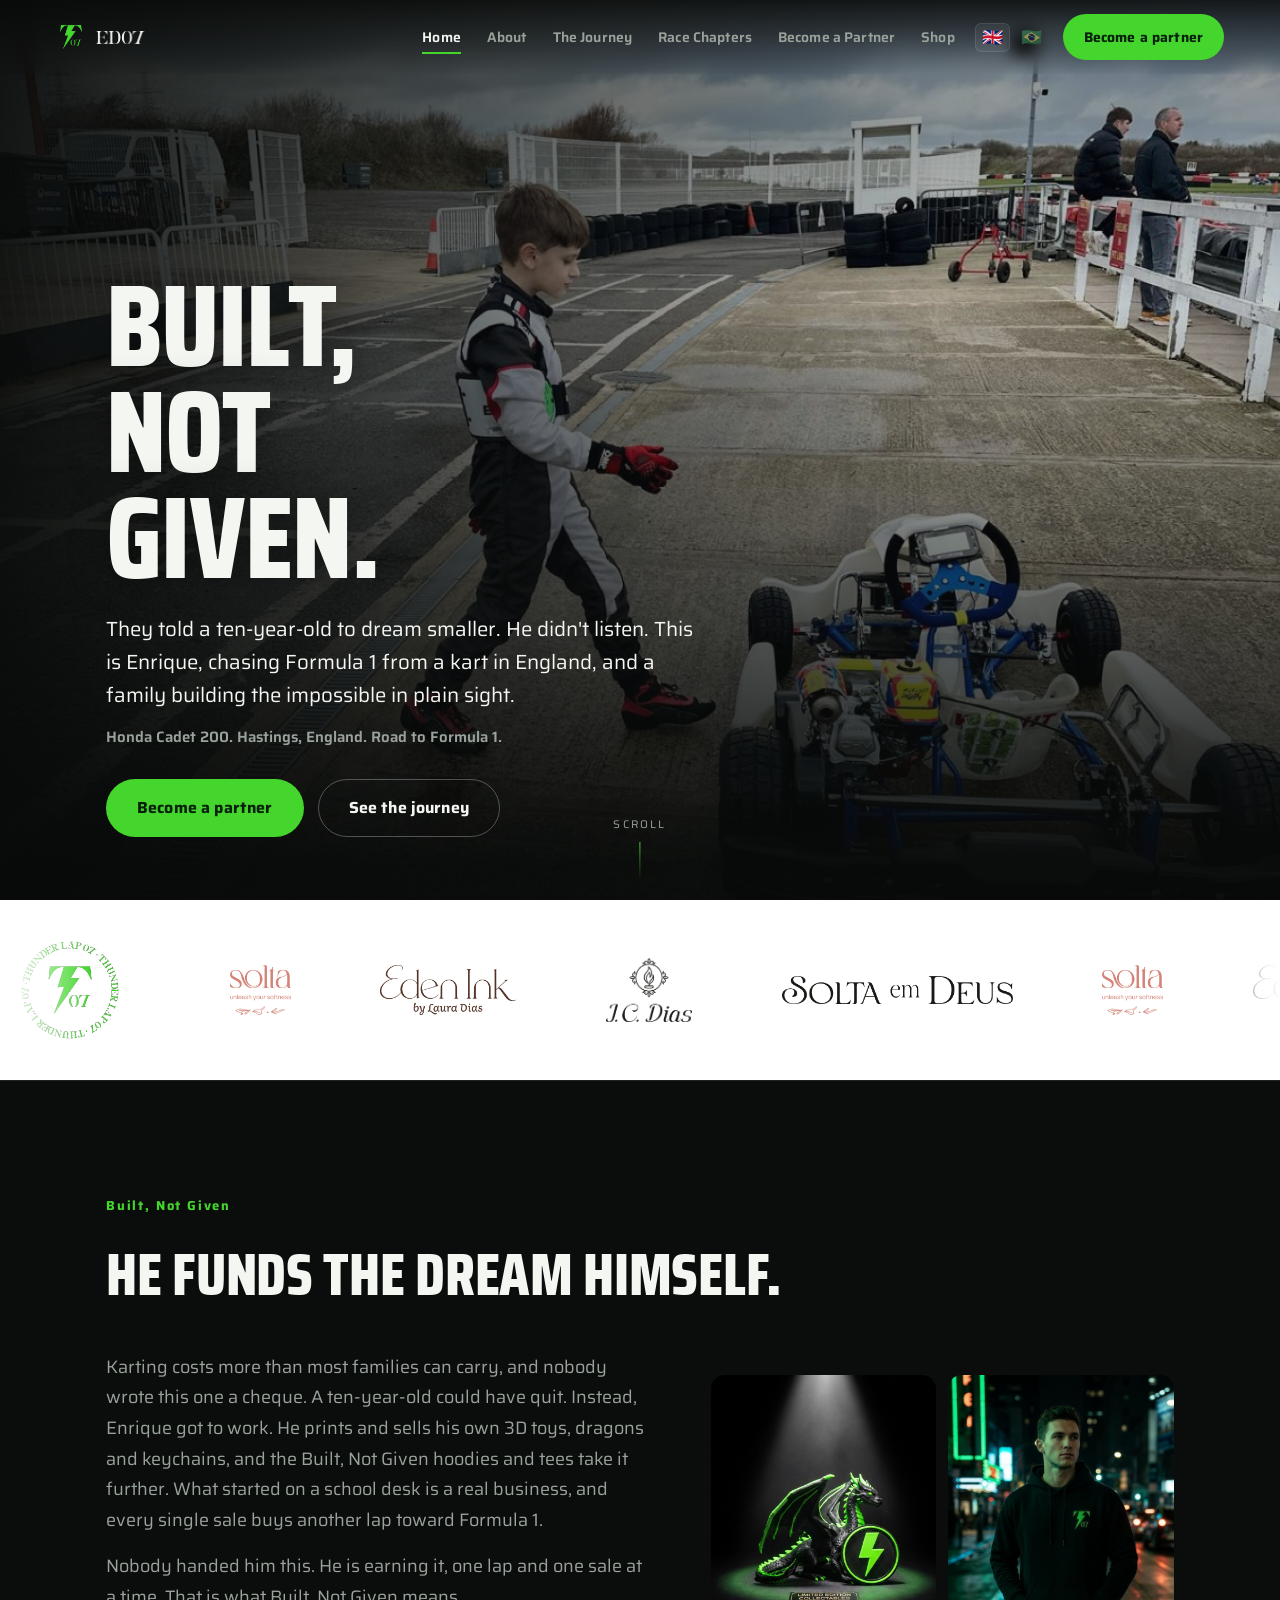
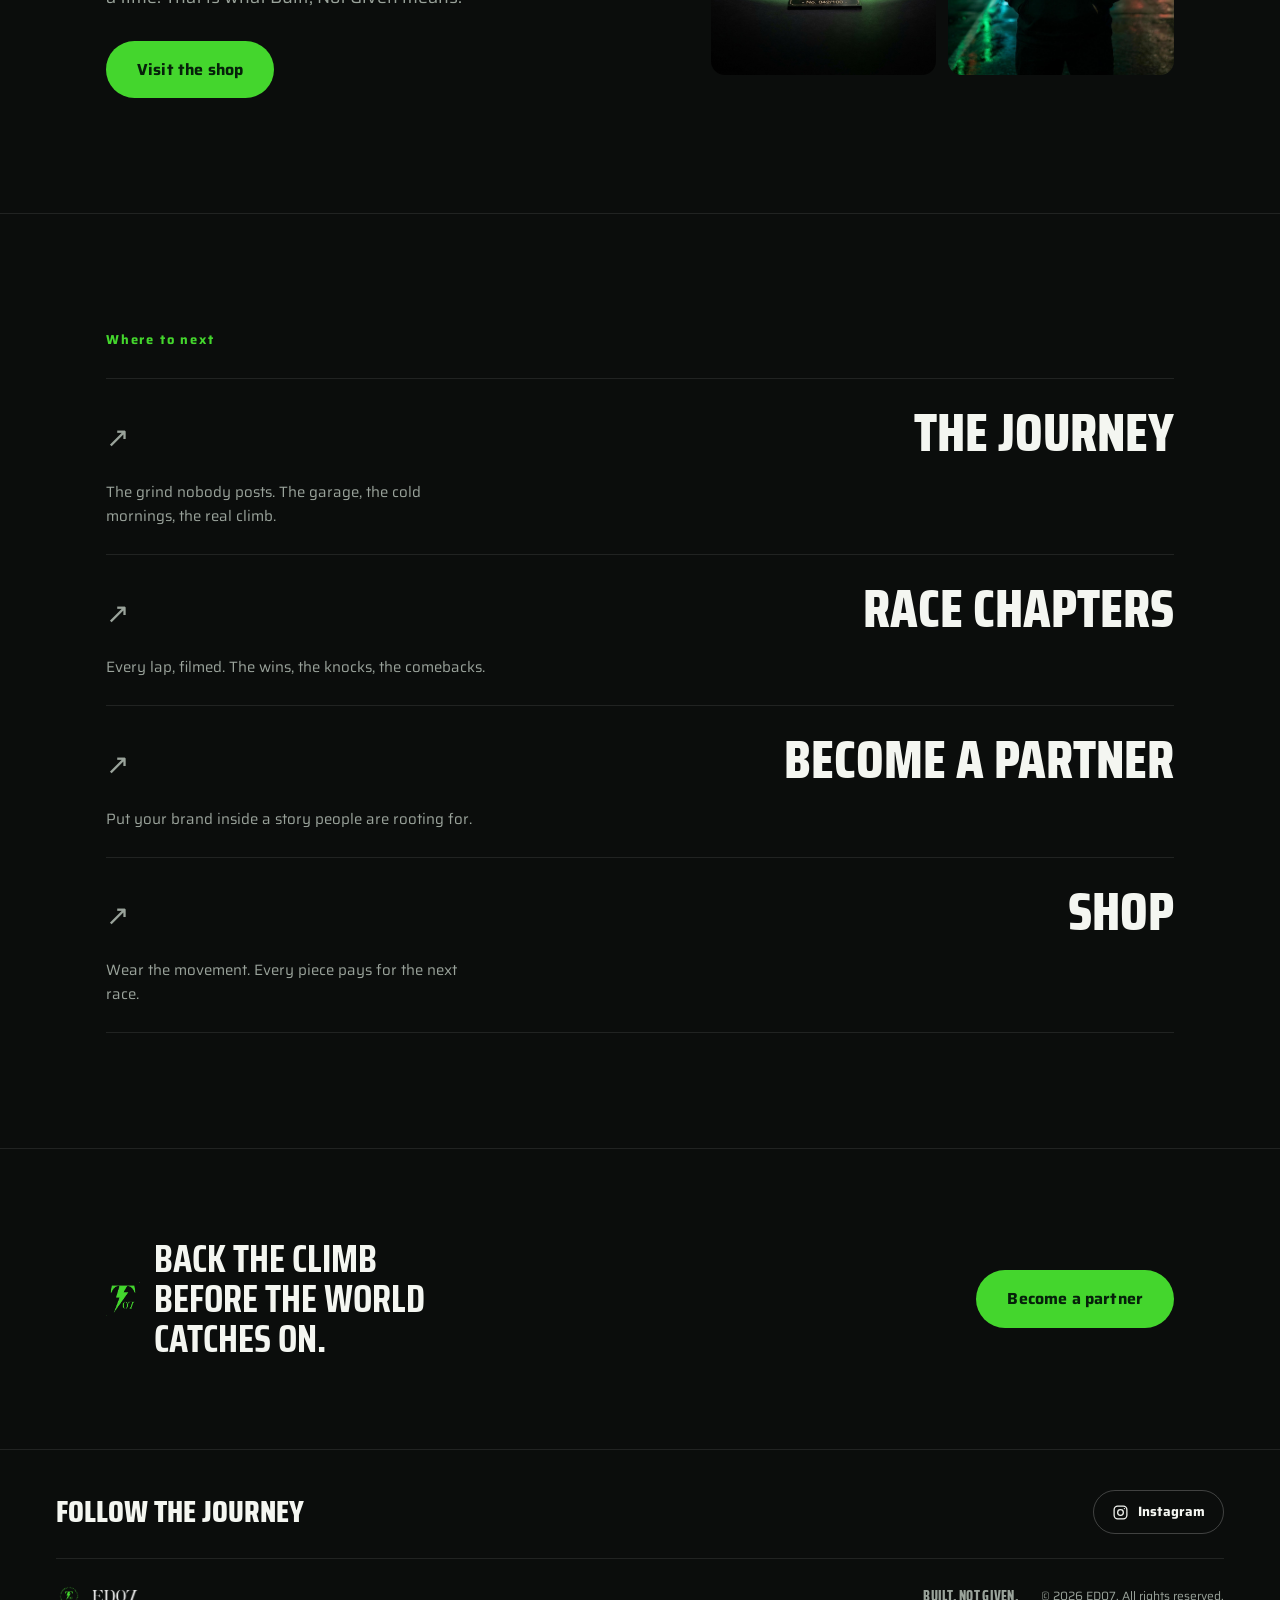
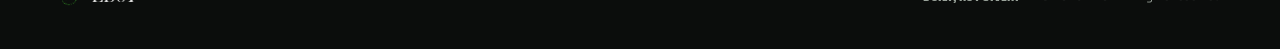
==== commit 7b9add27: "Merch is Built, Not Given, not ED07 hoodies" ====
--- a/index.html
+++ b/index.html
@@ -102,13 +102,13 @@
     <h2 class="bng-h" data-i18n="home.bng.t">He funds the dream himself.</h2>
     <div class="bng-grid">
       <div class="bng-copy">
-        <p data-i18n="home.bng.p1">Karting is expensive. So Enrique did something about it. He designs and 3D-prints his own toys, dragons and keychains, and the ED07 hoodies and tees carry the movement. What started on a school desk is a small business, and every sale helps pay for the next race.</p>
+        <p data-i18n="home.bng.p1">Karting costs more than most families can carry, and nobody wrote this one a cheque. A ten-year-old could have quit. Instead, Enrique got to work. He prints and sells his own 3D toys, dragons and keychains, and the Built, Not Given hoodies and tees take it further. What started on a school desk is a real business, and every single sale buys another lap toward Formula 1.</p>
         <p data-i18n="home.bng.p2">That is what Built, Not Given means. Nobody handed him the dream. He is building it, one lap and one sale at a time.</p>
         <a class="btn btn-primary btn-lg" href="shop.html" data-i18n="home.bng.btn">Visit the shop</a>
       </div>
       <div class="bng-media">
         <div class="bm"><img src="assets/card-collect.jpg" alt="The 3D prints Enrique designs and sells"></div>
-        <div class="bm"><img src="assets/etsy-wear/ED07-modelo-hoodie-preto-frente.jpg" alt="The ED07 hoodie"></div>
+        <div class="bm"><img src="assets/etsy-wear/ED07-modelo-hoodie-preto-frente.jpg" alt="The Built, Not Given hoodie"></div>
       </div>
     </div>
   </div>
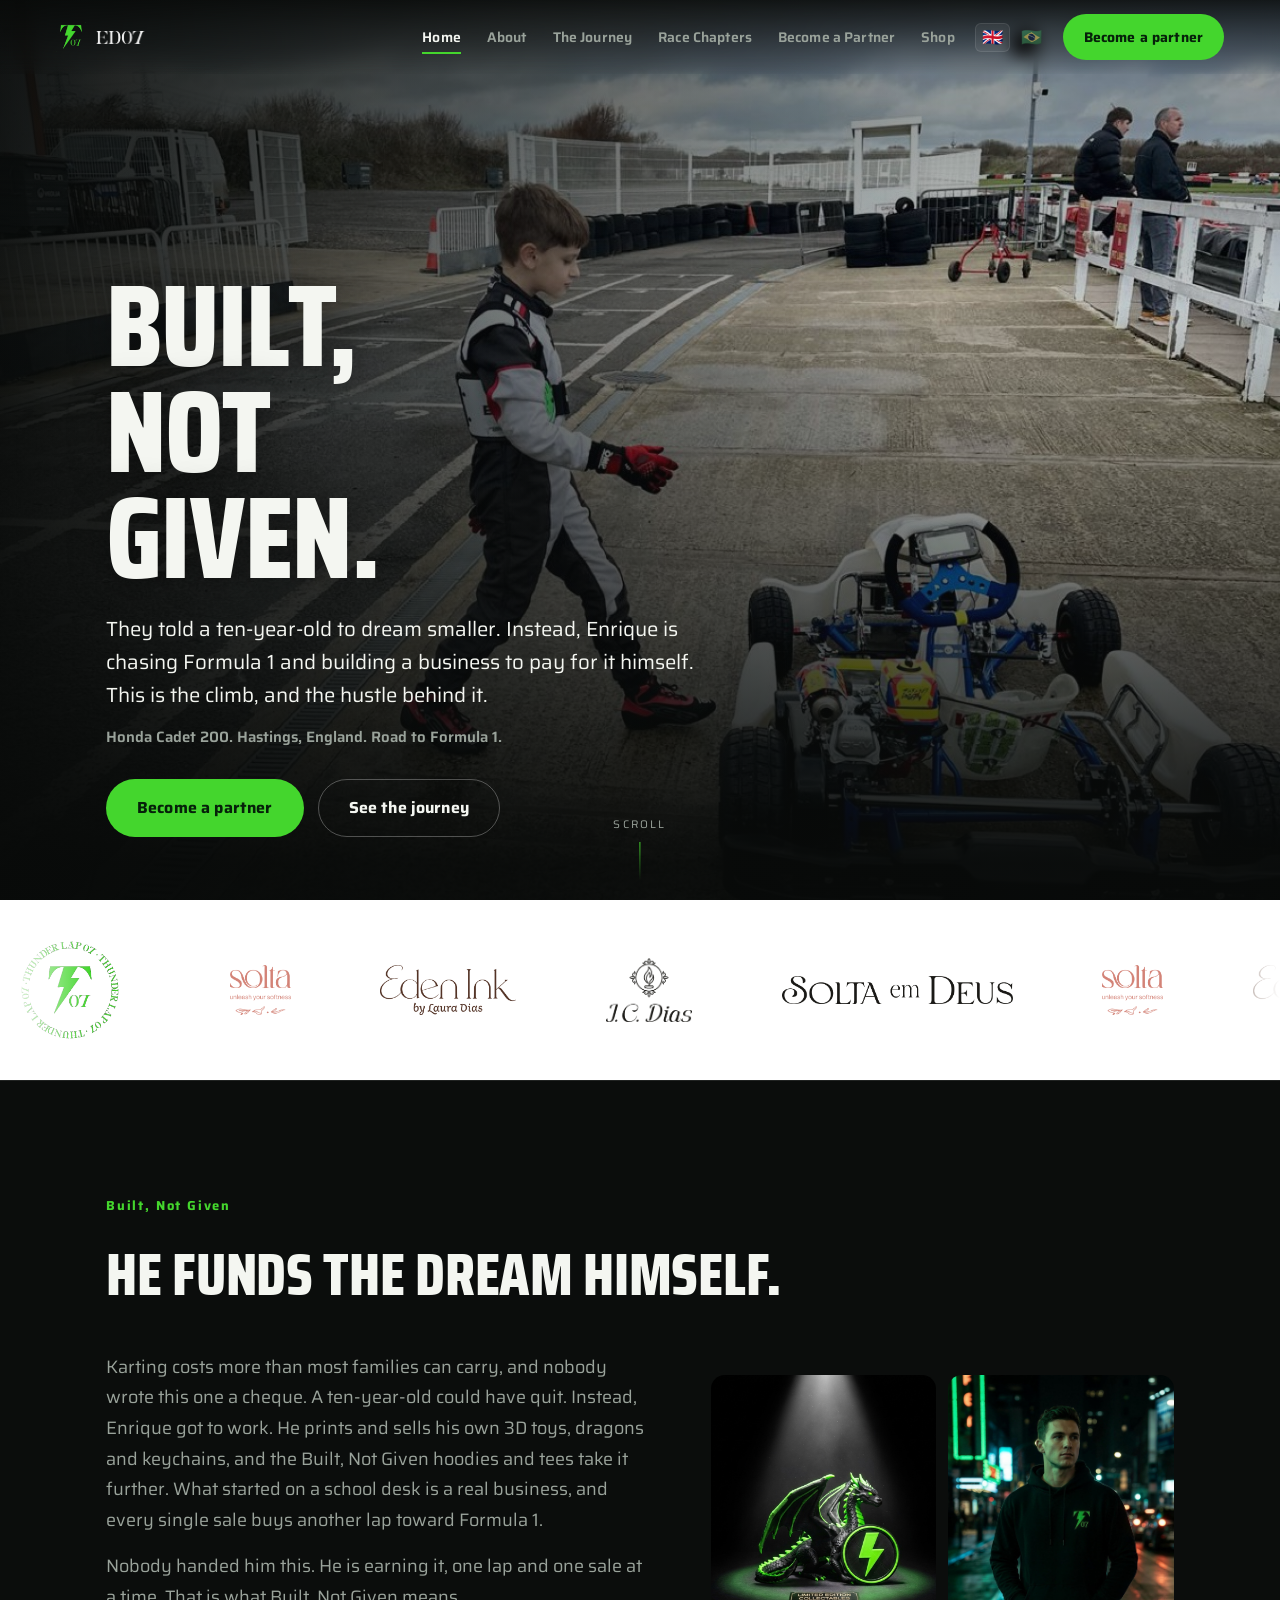
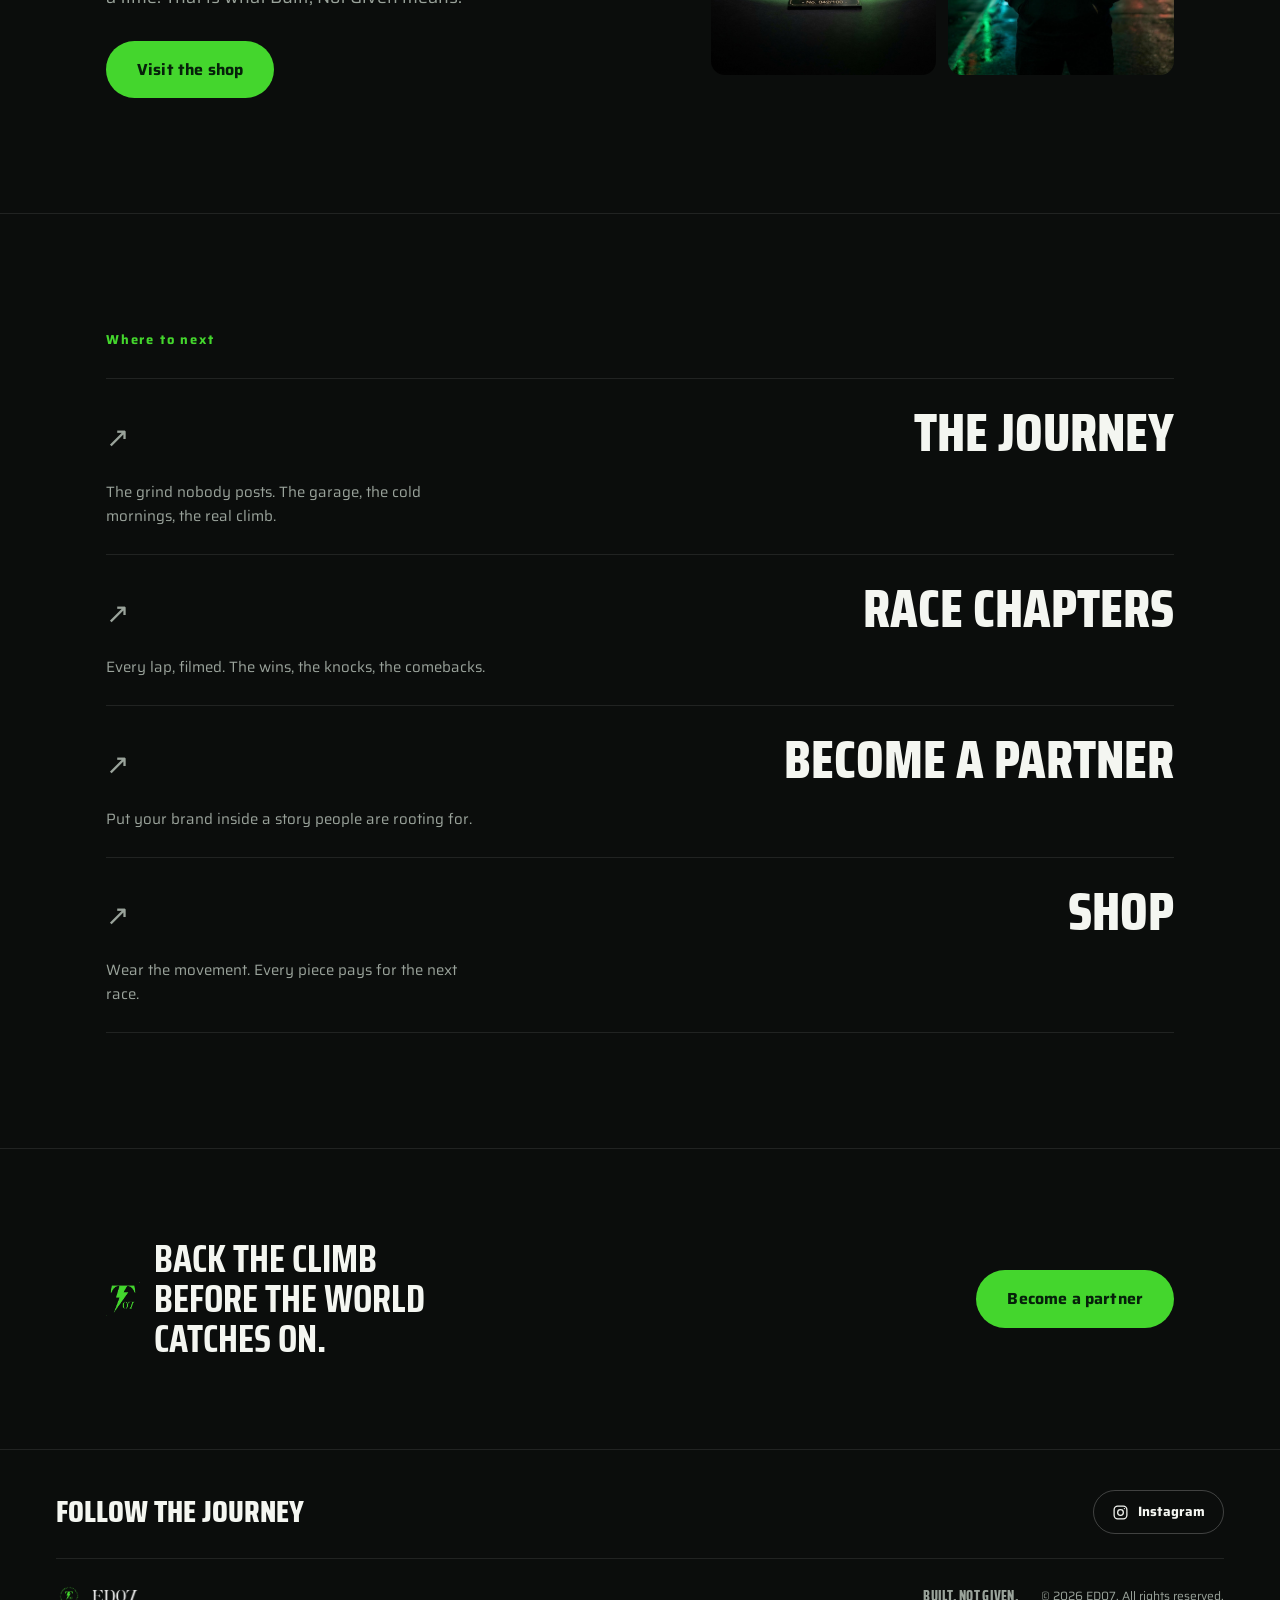
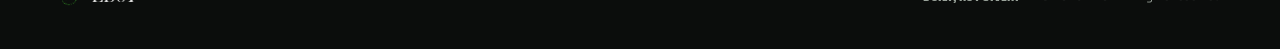
==== commit 1598165f: "Copy: lead with the story that converts, a young driver building a business, not just racing" ====
--- a/index.html
+++ b/index.html
@@ -4,17 +4,17 @@
 <meta charset="UTF-8">
 <meta name="viewport" content="width=device-width, initial-scale=1.0">
 <title>ED07 | Chasing Formula 1 | Built, Not Given</title>
-<meta name="description" content="A ten-year-old chasing Formula 1 from a kart in England, and funding the dream himself. Follow Enrique's climb, wear the movement, or partner with ED07.">
+<meta name="description" content="A ten-year-old chasing Formula 1 and building a business to fund it himself. Follow Enrique's climb, wear the movement, or partner with ED07.">
 <meta property="og:type" content="website">
 <meta property="og:site_name" content="ED07">
 <meta property="og:locale" content="en_GB">
 <meta property="og:title" content="ED07 | Built, Not Given">
-<meta property="og:description" content="A ten-year-old chasing Formula 1 from a kart in England, and funding the dream himself. Follow Enrique's climb, wear the movement, or partner with ED07.">
+<meta property="og:description" content="A ten-year-old chasing Formula 1 and building a business to fund it himself. Follow Enrique's climb, wear the movement, or partner with ED07.">
 <meta property="og:url" content="https://www.ed07.com/">
 <meta property="og:image" content="https://www.ed07.com/assets/gateway-hero.jpg">
 <meta name="twitter:card" content="summary_large_image">
 <meta name="twitter:title" content="ED07 | Built, Not Given">
-<meta name="twitter:description" content="A ten-year-old chasing Formula 1 from a kart in England, and funding the dream himself. Follow Enrique's climb, wear the movement, or partner with ED07.">
+<meta name="twitter:description" content="A ten-year-old chasing Formula 1 and building a business to fund it himself. Follow Enrique's climb, wear the movement, or partner with ED07.">
 <meta name="twitter:image" content="https://www.ed07.com/assets/gateway-hero.jpg">
 <link rel="canonical" href="https://www.ed07.com/">
 <link rel="icon" type="image/png" href="assets/ed07-mark-green.png">
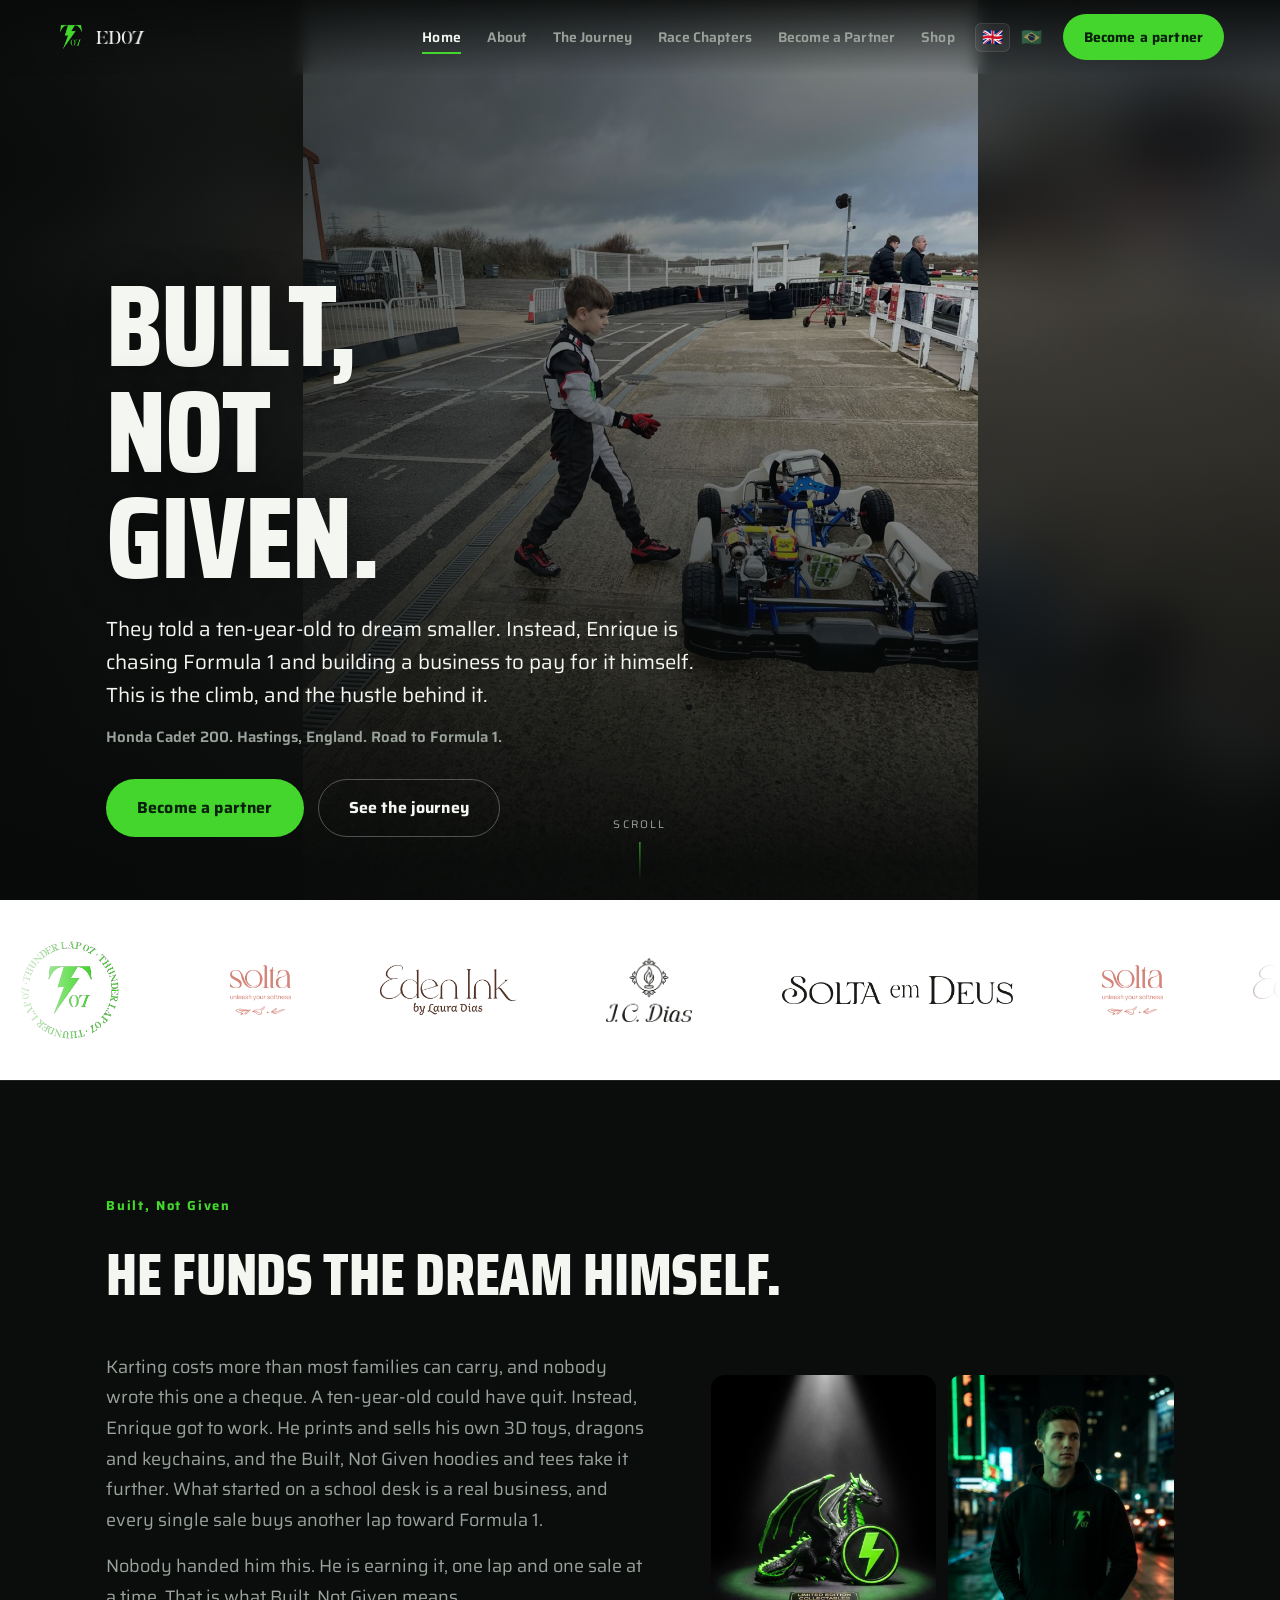
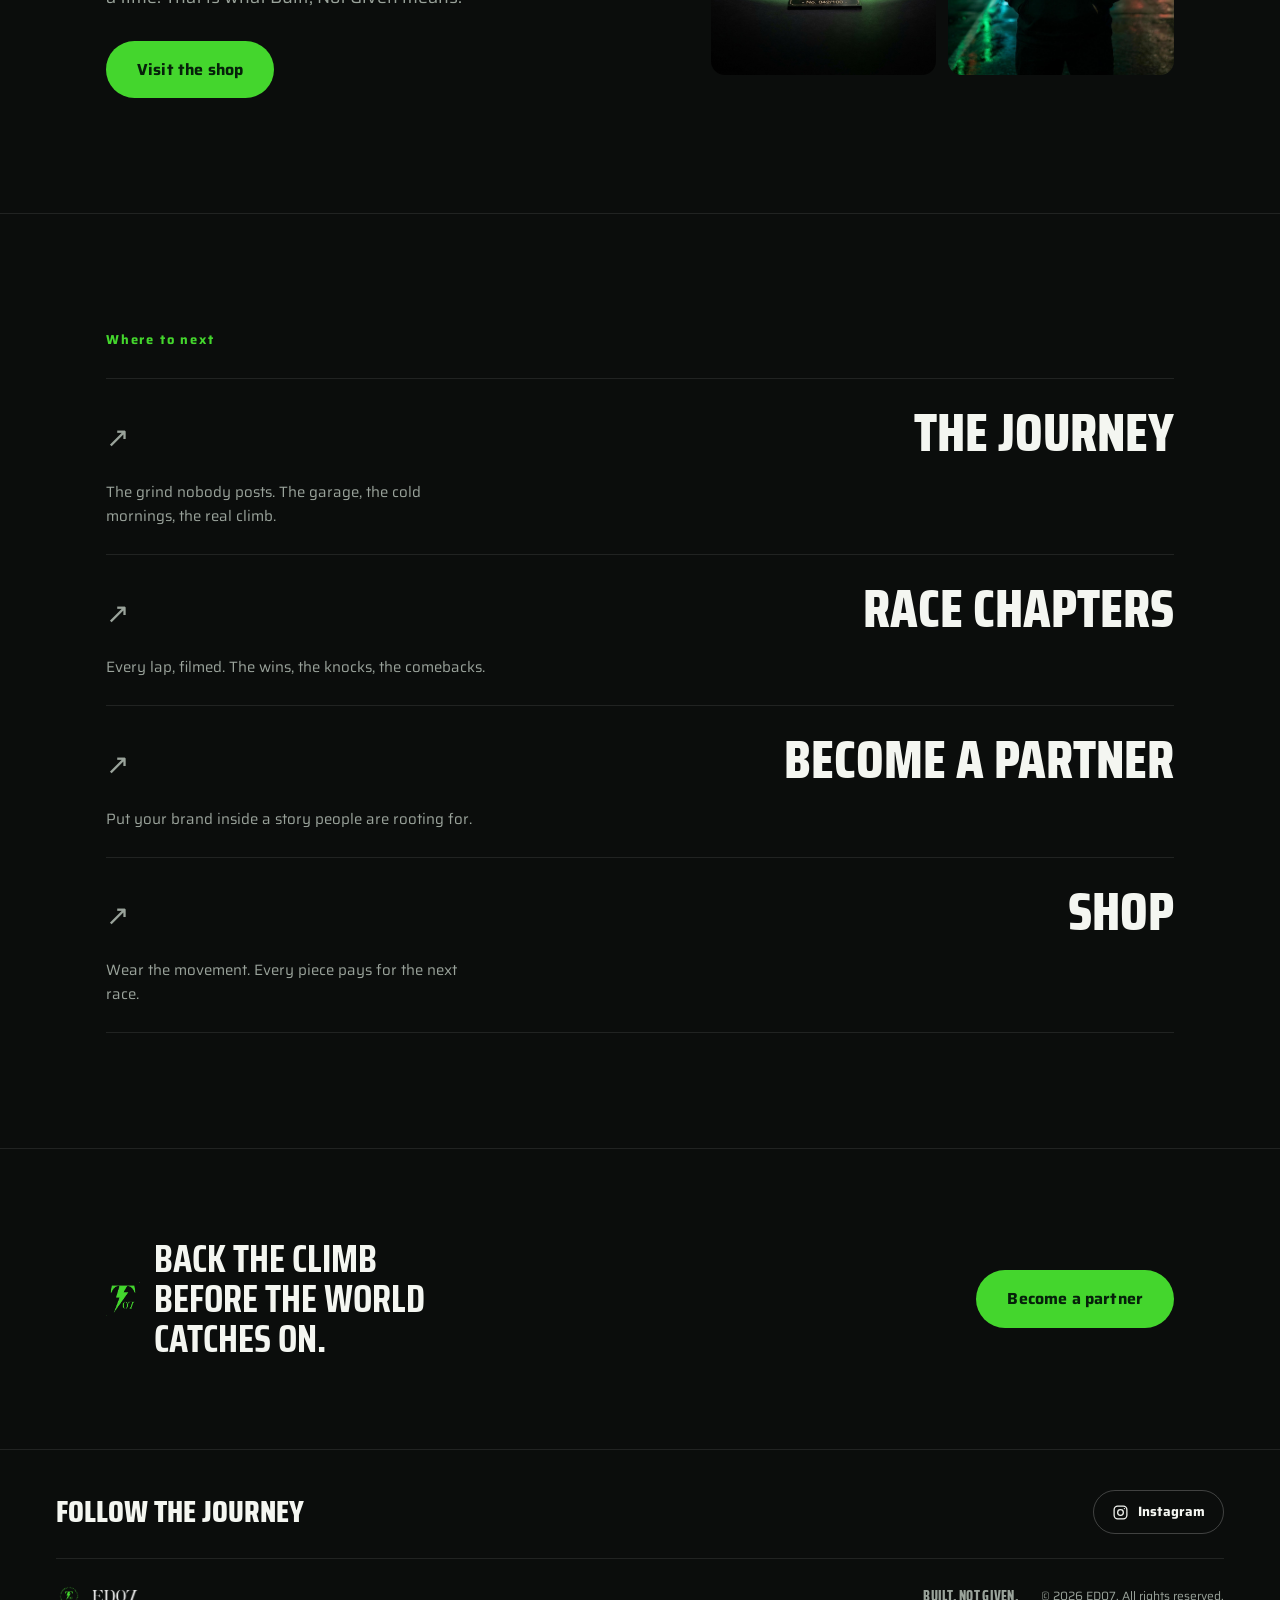
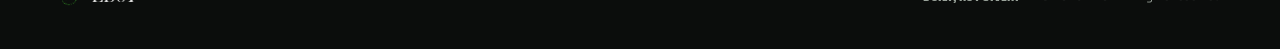
==== commit 14051061: "Home hero: show full walking photo on desktop (zoom out), blurred fill on sides; mobile unchanged Co" ====
--- a/index.html
+++ b/index.html
@@ -53,7 +53,10 @@
 
 <!-- HERO -->
 <section class="hero">
-  <div class="hero-photo"><img src="assets/pit-walk.jpg" alt="Enrique Dias walking out to his number 07 kart" style="object-position:62% 42%"></div>
+  <div class="hero-photo">
+    <img class="hero-bg" src="assets/pit-walk.jpg" alt="" aria-hidden="true">
+    <img class="hero-fg" src="assets/pit-walk.jpg" alt="Enrique Dias walking out to his number 07 kart">
+  </div>
   <div class="hero-grad"></div>
   <div class="wrap hero-inner">
     <h1 class="display" data-reveal="1">Built,<br>Not<br>Given.</h1>
--- a/ed07.css
+++ b/ed07.css
@@ -100,7 +100,9 @@
 /* ---------- hero (home) ---------- */
 .hero{position:relative;min-height:100svh;display:flex;align-items:flex-end;overflow:hidden}
 .hero-photo{position:absolute;inset:0;z-index:0}
-.hero-photo img{width:100%;height:100%;object-fit:cover;object-position:72% 50%}
+.hero-photo img{position:absolute;inset:0;width:100%;height:100%}
+.hero-photo .hero-bg{object-fit:cover;object-position:62% 42%;filter:blur(30px) brightness(.45) saturate(.9);transform:scale(1.12)}
+.hero-photo .hero-fg{object-fit:contain;object-position:50% 46%}
 .hero-grad{position:absolute;inset:0;z-index:1;
   background:
    linear-gradient(to top,rgba(8,10,9,.97) 4%,rgba(8,10,9,.55) 38%,rgba(8,10,9,.2) 66%,rgba(8,10,9,.5) 100%),
@@ -352,7 +354,7 @@
 }
 @media(max-width:480px){
   .art-grid{grid-template-columns:1fr 1fr;gap:16px}
-  .hero-photo img{object-position:65% 50%}
+  .hero-photo .hero-fg{object-position:65% 50%}
 }
 
 /* ---------- about ---------- */
@@ -371,7 +373,8 @@
 
 /* ---------- mobile hero ---------- */
 @media(max-width:600px){
-  .hero-photo img{object-position:56% 36%}
+  .hero-photo .hero-bg{display:none}
+  .hero-photo .hero-fg{object-fit:cover;object-position:56% 36%}
   .hero h1{font-size:clamp(2.9rem,15vw,4rem)}
   .hero-sub{font-size:1.02rem;margin-top:16px;max-width:32ch}
   .hero-id{margin-top:10px;font-size:13px}
